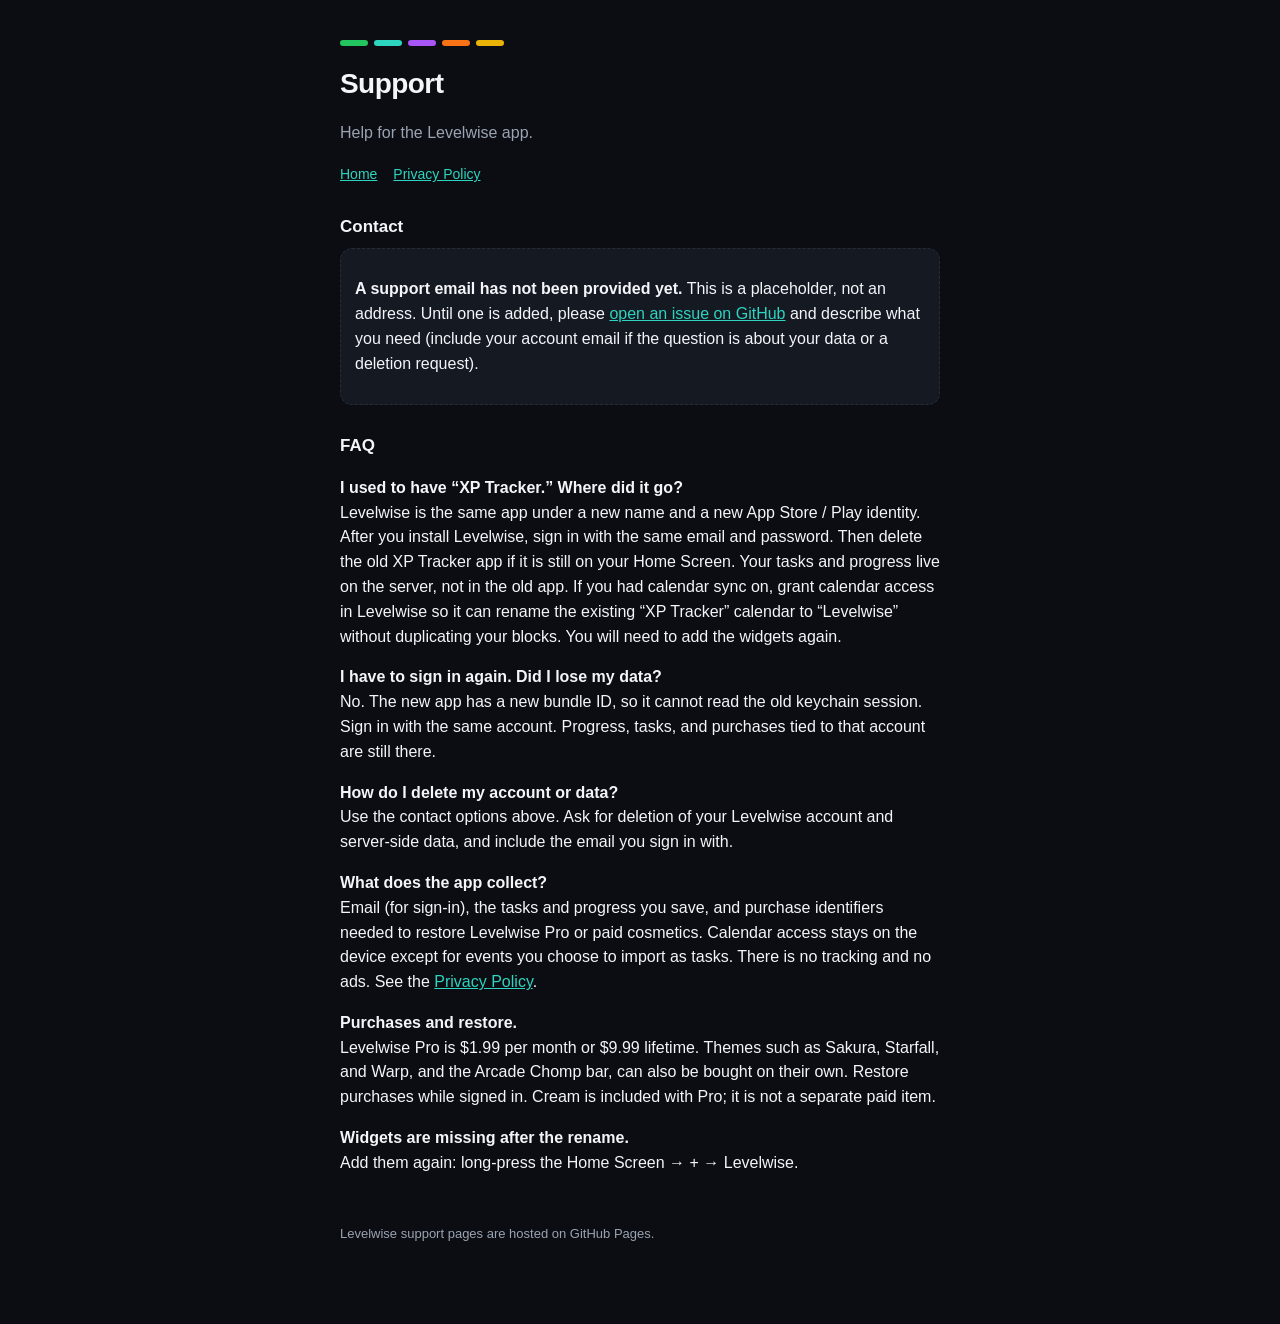
==== support.html @ c8ce9076 "Add Levelwise privacy, support, and intro pages Public GitHub Pages site for the App Store and Play " ====
<!DOCTYPE html>
<html lang="en">
<head>
  <meta charset="utf-8">
  <meta name="viewport" content="width=device-width, initial-scale=1">
  <title>Support — Levelwise</title>
  <link rel="stylesheet" href="style.css">
</head>
<body>
  <main>
    <div class="bars" aria-hidden="true"><span class="c-micro"></span><span class="c-daily"></span><span class="c-weekly"></span><span class="c-project"></span><span class="c-life"></span></div>
    <h1>Support</h1>
    <p class="muted">Help for the Levelwise app.</p>
    <nav>
      <a href="index.html">Home</a>
      <a href="privacy.html">Privacy Policy</a>
    </nav>

    <h2>Contact</h2>
    <div class="placeholder">
      <p><strong>A support email has not been provided yet.</strong> This is a placeholder, not an address. Until one is added, please <a href="https://github.com/Jprints3D/levelwise-site/issues">open an issue on GitHub</a> and describe what you need (include your account email if the question is about your data or a deletion request).</p>
    </div>

    <h2>FAQ</h2>
    <p><strong>I used to have “XP Tracker.” Where did it go?</strong><br>
    Levelwise is the same app under a new name and a new App Store / Play identity. After you install Levelwise, sign in with the same email and password. Then delete the old XP Tracker app if it is still on your Home Screen. Your tasks and progress live on the server, not in the old app. If you had calendar sync on, grant calendar access in Levelwise so it can rename the existing “XP Tracker” calendar to “Levelwise” without duplicating your blocks. You will need to add the widgets again.</p>

    <p><strong>I have to sign in again. Did I lose my data?</strong><br>
    No. The new app has a new bundle ID, so it cannot read the old keychain session. Sign in with the same account. Progress, tasks, and purchases tied to that account are still there.</p>

    <p><strong>How do I delete my account or data?</strong><br>
    Use the contact options above. Ask for deletion of your Levelwise account and server-side data, and include the email you sign in with.</p>

    <p><strong>What does the app collect?</strong><br>
    Email (for sign-in), the tasks and progress you save, and purchase identifiers needed to restore Levelwise Pro or paid cosmetics. Calendar access stays on the device except for events you choose to import as tasks. There is no tracking and no ads. See the <a href="privacy.html">Privacy Policy</a>.</p>

    <p><strong>Purchases and restore.</strong><br>
    Levelwise Pro is $1.99 per month or $9.99 lifetime. Themes such as Sakura, Starfall, and Warp, and the Arcade Chomp bar, can also be bought on their own. Restore purchases while signed in. Cream is included with Pro; it is not a separate paid item.</p>

    <p><strong>Widgets are missing after the rename.</strong><br>
    Add them again: long-press the Home Screen → + → Levelwise.</p>

    <footer>Levelwise support pages are hosted on GitHub Pages.</footer>
  </main>
</body>
</html>
---- style.css ----
:root { color-scheme: dark; --bg:#0B0D12; --card:#151922; --line:#262C38; --text:#F3F5F9; --muted:#9AA3B2;
  --micro:#22C55E; --daily:#2DD4BF; --weekly:#A855F7; --project:#F97316; --life:#EAB308; }
* { box-sizing: border-box; }
body { margin:0; background:var(--bg); color:var(--text); font:16px/1.55 -apple-system, BlinkMacSystemFont, "Segoe UI", Inter, sans-serif; }
main { max-width: 640px; margin: 0 auto; padding: 40px 20px 80px; }
.bars { display:flex; gap:6px; margin-bottom:16px; } .bars span { width:28px; height:6px; border-radius:3px; }
h1 { font-size: 28px; margin: 0 0 8px; letter-spacing: -0.02em; }
h2 { font-size: 17px; margin: 28px 0 8px; }
p, li { color: var(--text); }
p.muted, .muted { color: var(--muted); }
a { color: var(--daily); }
nav { display:flex; gap:16px; margin: 18px 0 28px; font-size: 14px; }
ul { padding-left: 18px; } li { margin: 6px 0; }
code { font-family: ui-monospace, SFMono-Regular, Menlo, monospace; font-size: 13px; }
.placeholder { border: 1px dashed var(--line); border-radius: 12px; padding: 12px 14px; color: var(--muted); background: var(--card); }
.c-micro { background: var(--micro); } .c-daily { background: var(--daily); } .c-weekly { background: var(--weekly); }
.c-project { background: var(--project); } .c-life { background: var(--life); }
footer { margin-top: 48px; color: var(--muted); font-size: 13px; }
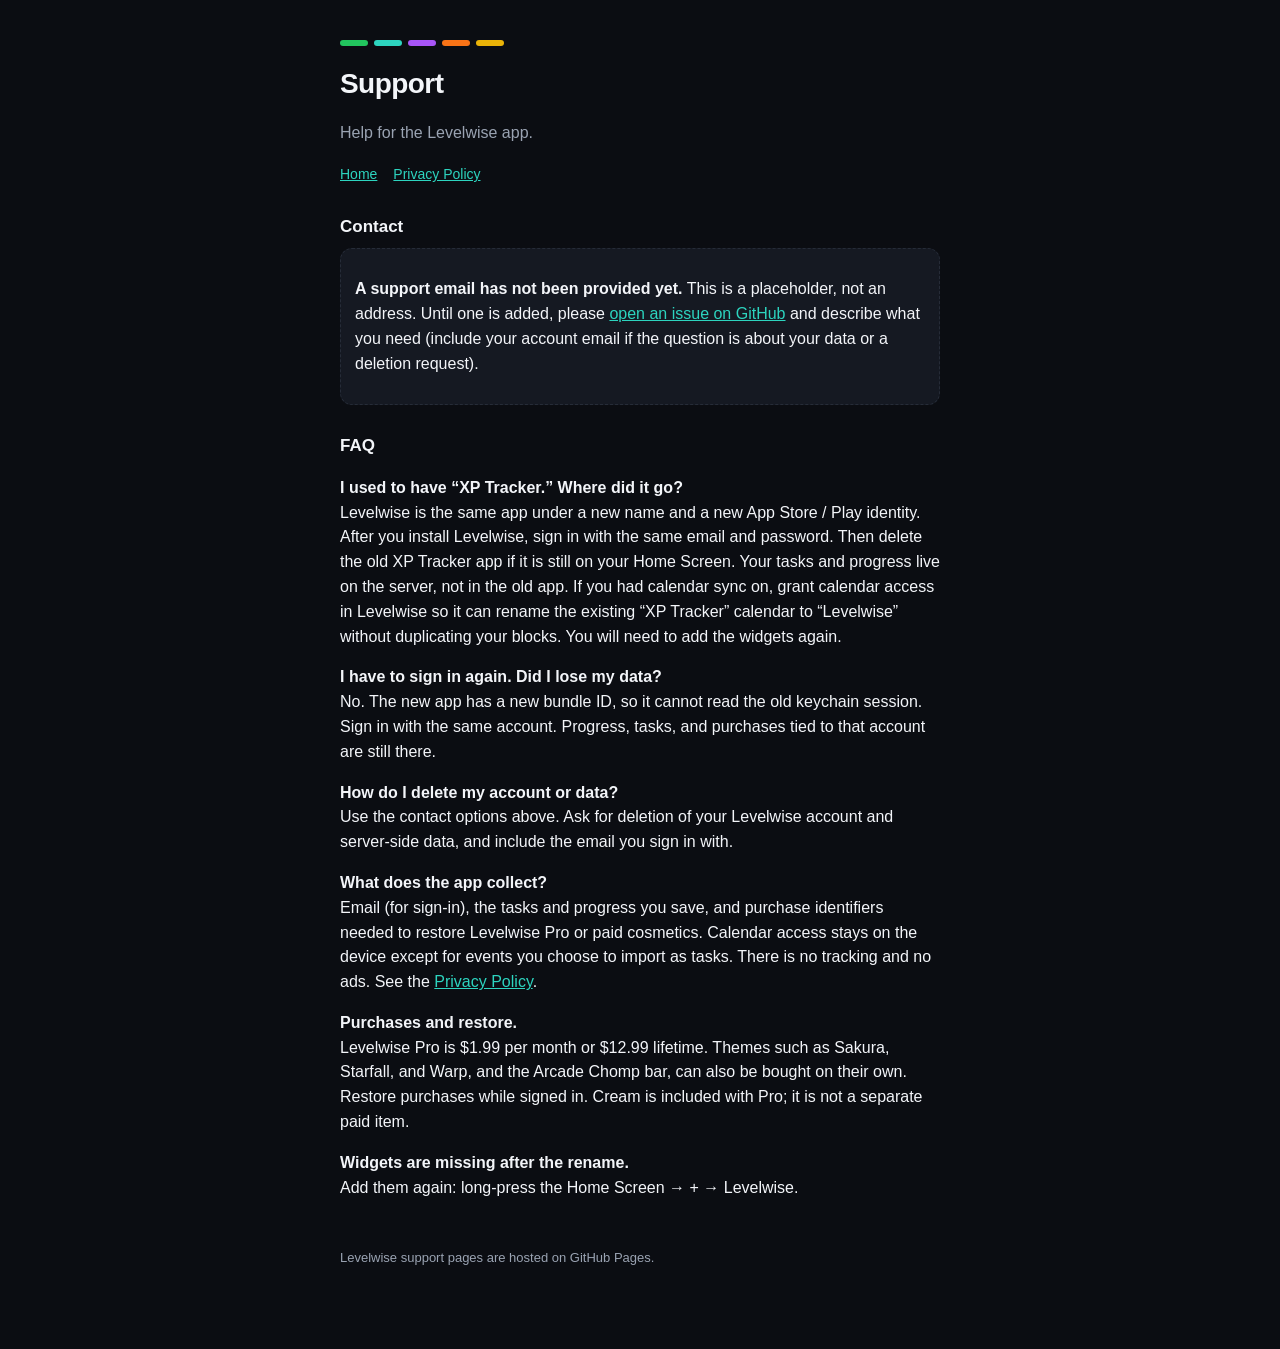
==== commit fc522c26: "Lifetime price $12.99" ====
--- a/support.html
+++ b/support.html
@@ -35,7 +35,7 @@
     Email (for sign-in), the tasks and progress you save, and purchase identifiers needed to restore Levelwise Pro or paid cosmetics. Calendar access stays on the device except for events you choose to import as tasks. There is no tracking and no ads. See the <a href="privacy.html">Privacy Policy</a>.</p>
 
     <p><strong>Purchases and restore.</strong><br>
-    Levelwise Pro is $1.99 per month or $9.99 lifetime. Themes such as Sakura, Starfall, and Warp, and the Arcade Chomp bar, can also be bought on their own. Restore purchases while signed in. Cream is included with Pro; it is not a separate paid item.</p>
+    Levelwise Pro is $1.99 per month or $12.99 lifetime. Themes such as Sakura, Starfall, and Warp, and the Arcade Chomp bar, can also be bought on their own. Restore purchases while signed in. Cream is included with Pro; it is not a separate paid item.</p>
 
     <p><strong>Widgets are missing after the rename.</strong><br>
     Add them again: long-press the Home Screen → + → Levelwise.</p>
